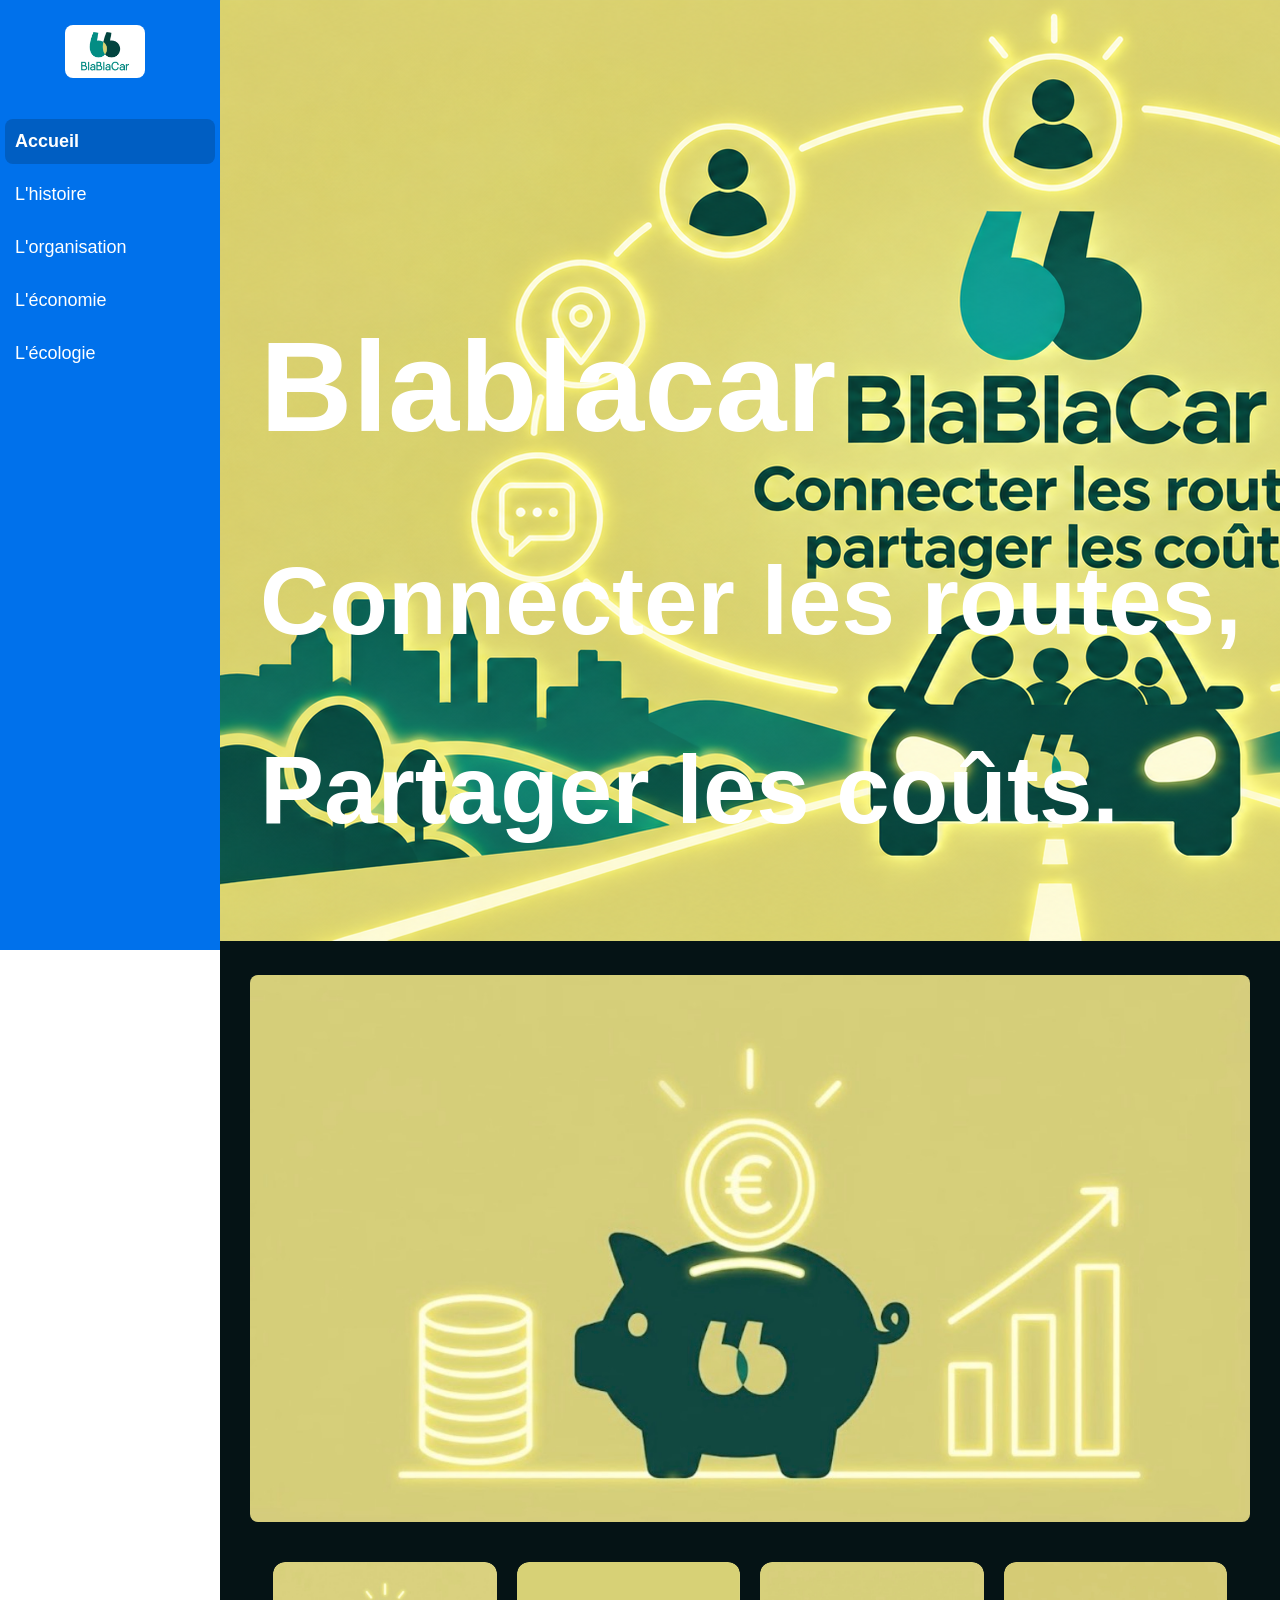
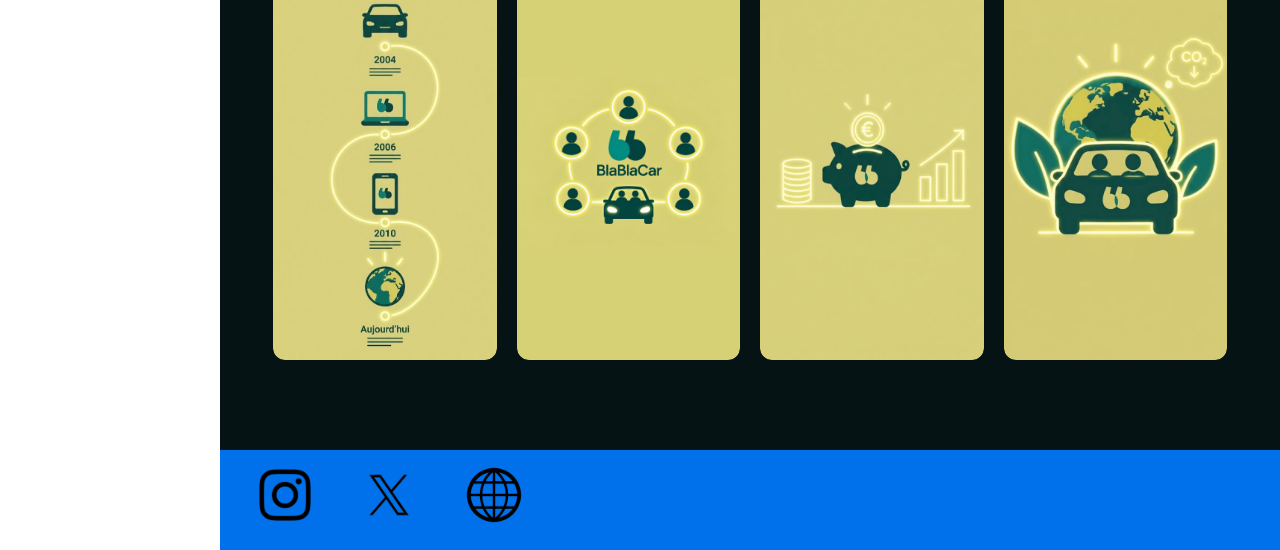
==== index.html @ f09571f1 "Replace JPG image with PNG in index.html" ====
<!DOCTYPE html>
<html lang="fr">
<head>
    <meta charset="UTF-8">
    <meta name="viewport" content="width=device-width, initial-scale=1.0">
    <title>Accueil - BlaBlaCar</title>
    <link rel="stylesheet" media="screen" href="style_blablacar.css">
    <link rel="icon" type="image/x-icon" href="Images/favicon.ico">
</head>
<body>
    <header class="sidebar">
        <div class="logo-container">
            <a href="index.html">
                <img src="Images/logo.png" alt="Logo de Blablacar" class="logo">
            </a>
        </div>
        <nav class="menu-vertical">
            <ul>
                <li><a href="index.html" class="active">Accueil</a></li>
                <li><a href="histoire.html">L'histoire</a></li>
                <li><a href="organisation.html">L'organisation</a></li>
                <li><a href="economie.html">L'économie</a></li>
                <li><a href="ecologie.html">L'écologie</a></li>
            </ul>
        </nav>
    </header>

    <main class="page-zoning">
        <div class="img_accueil">
            <img src="Images/image_accueil.png" alt="Image représentant Blablacar">
            <div class="texte_accueil">
                <h1>Blablacar</h1>
                <h2>Connecter les routes,</h2>
                <h2>Partager les coûts.</h2>
            </div>
        </div>

        <div class="carousel-container">
            <div class="carousel-wrapper">
                <div class="slide"><a href="economie.html"><img src="Images/économie_paysage.jpeg" alt="Image Economie"></a></div>
                <div class="slide"><a href="organisation.html"><img src="Images/organisation_paysage.jpeg" alt)="Image représentant l'économie"></a></div>
                <div class="slide"><a href="histoire.html"><img src="Images/histoire_paysage.jpeg" alt="Image Histoire"></a></div>
                <div class="slide"><a href="ecologie.html"><img src="Images/écologie_paysage.jpeg" alt ="Image Ecologie"></a></div>
                <div class="slide"><a href="economie.hmtl"><img src="Images/économie_paysage.jpeg" alt="Image Economie"></a></div>
            </div>
        </div>
        <div class="boutons_verticaux">
            <div class="bouton_économie">
                <a href="organisation.html"><img src="Images/histoire.jpeg" alt="Image représentant l'histoire de Blablacar"></a>
                <a href="organisation.html"><img src="Images/organisation.png" alt="Image représentant l'organisation de Blablacar"></a>
                <a href="organisation.html"><img src="Images/économie.jpeg" alt="Image représentant l'économie de Blablacar"></a>
                <a href="organisation.html"><img src="Images/écologie.jpeg" alt="Image représentant l'écologie vis-à-vis de Blablacar"></a>
            </div>
    </main>

    <footer>
        <div class="lien">
            <a href="https://www.instagram.com/blablacarfr/"><img src="Images/instagram.png" alt="Logo d'Instagram"></a>
        </div>
        <div class="lien">
            <a href="https://x.com/BlaBlaCar_FR"><img src="Images/x.png" alt="Logo de X"></a>
        </div>
        <div class="lien">
            <a href="https://blablacar.fr"><img src="Images/web.png" alt="Image représentant un site internet"></a>
        </div>
    </footer>
</body>
</html>
---- style_blablacar.css ----
html, body {
  padding: 0;
  margin: 0;
  margin-left: 110px;
}

html, body {
  font-family: -apple-system, BlinkMacSystemFont, "San Francisco",
               "Helvetica Neue", Arial, sans-serif;
}

.sidebar {
  position: fixed;
  z-index: 999;
  top: 0;
  left: 0;
  width: 200px;
  height: 100vh;
  padding: 25px 15px 25px 5px;
  background: #0071eb;
  color: #f1f1f1;
  display: flex;
  flex-direction: column;
  align-items: center;
  gap: 12px;
}

.logo-container img {
  width: 80px;
  margin: 0 0 25px 0;
  border-radius: 8px;
}

.menu-vertical {
  width: 100%;
}

.menu-vertical ul {
  list-style: none;
  padding: 0;
  margin: 0;
  display: flex;
  flex-direction: column;
  gap: 8px;
}

.menu-vertical li {
  margin: 0;
}

.menu-vertical a {
  display: block;
  width: 100%;
  padding: 12px 0px 12px 10px;
  color: #ffffff;
  text-decoration: none;
  font-size: 18px;
  border-radius: 8px;
  transition: background-color 0.2s ease;
}

.menu-vertical a:hover,
.menu-vertical a.active {
  background-color: #005ec2;
  font-weight: bold;
}

footer {
  z-index: 999;
  bottom: 0;
  padding-top: 10px;
  padding-bottom: 16px;
  background: #0071eb;
  color: #f1f1f1;
  font-family: sans-serif;
  width: 100%;
}

footer img {
  margin-left: 30px;
  padding: 5px;
  height: 60px;
  width: 60px;
}

.lien {
  display: inline;
}

.temporaire {
  margin-left: 15px;
}

.info {
  position: relative;
  color: #0071eb;
}

.infobulle {
  display: none;
  position: absolute;
  background-color: white;
  border: 1px solid black;
  padding: 10px;
  width: 200px;
  text-indent: 0px;
}

.info:hover .infobulle {
  display: block;
}

.img_accueil {
  position: relative;
  width: 150%;
  margin-bottom: 30px;
  align-items: center;
}

.texte_accueil {
  position: absolute;
  bottom: 20px;
  left: 20px;
  background-color: rgba(0, 0, 0, 0);
  color: white;
  padding-left: 20px;
  padding-right: 20px;
  font-size: 400%;
}

.carousel-container {
  width: 300%;
  max-width: 1000px;
  margin: auto;
  overflow: hidden;
  border-radius: 8px;
}

.carousel-wrapper {
  display: flex;
  width: 500%;
  animation: autoScroll 12s infinite ease-in-out;
}

.slide {
  width: 20%;
  flex-shrink: 0;
}

.slide img {
  width: 20000px;
  max-width: 100%;
  display: block;
  height: auto;
}

@keyframes autoScroll {
  0%, 20% { transform: translateX(0); }
  25%, 45% { transform: translateX(-20%); }
  50%, 70% { transform: translateX(-40%); }
  75%, 95% { transform: translateX(-60%); }
  100% { transform: translateX(-80%); }
}

.boutons_verticaux {
  width: 90%;
  max-width: 1000px;
  margin: 40px auto;
}

.bouton_économie {
  display: flex;
  flex-direction: row;
  justify-content: center;
  align-items: flex-start;
  gap: 20px;
  width: 100%;
}

.bouton_économie a {
  display: block;
  flex: 1;
  min-width: 0;
  aspect-ratio: 9 / 16;
  overflow: hidden;
  border-radius: 12px;
}

.bouton_économie img {
  display: block;
  width: 100%;
  height: 100%;
  object-fit: cover;
  border-radius: 12px;
  transition: transform 0.3s ease;
}

.bouton_économie a:hover img {
  transform: scale(1.05);
}

.page-zoning {
  width: 100%;
  background-color: #051315;
  color: white;
  font-family: -apple-system, BlinkMacSystemFont, "San Francisco", "Helvetica Neue", Arial, sans-serif;
  padding-bottom: 50px;
  min-height: 100vh;
}

.zoning-bandeau {
  position: relative;
  width: 100%;
  height: 600px;
  display: flex;
  justify-content: center;
  align-items: center;
  overflow: hidden;
  margin-bottom: 60px;
}

.zoning-image-haut {
  position: absolute;
  top: 0;
  left: 0;
  width: 100%;
  height: 100%;
  z-index: 1;
}

.zoning-image-haut img {
  width: 100%;
  height: 100%;
  object-fit: cover;
  filter: brightness(0.4);
}

.zoning-titre {
  position: relative;
  z-index: 2;
  text-align: center;
}

.zoning-titre h1 {
  font-size: 70px;
  margin: 0;
  letter-spacing: 5px;
  text-shadow: 0 4px 15px rgba(0, 0, 0, 0.8);
}

.glass-panel {
  background: rgba(16, 53, 59, 0.85);
  backdrop-filter: blur(12px);
  border: 1px solid rgba(255, 255, 255, 0.15);
  border-radius: 20px;
  padding: 40px;
  box-shadow: 0 20px 50px rgba(0, 0, 0, 0.7), 0 0 20px rgba(15, 89, 94, 0.5);
  color: white;
}

.glass-panel h2 {
  font-size: 35px;
  margin-top: 0;
  border-bottom: 1px solid rgba(255, 255, 255, 0.2);
  padding-bottom: 15px;
  margin-bottom: 25px;
}

.glass-panel h3 {
  color: #a3d9d6;
  font-size: 24px;
}

.zoning-bloc-large {
  max-width: 1000px;
  margin: 0 auto 60px auto;
}

.zoning-bloc {
  display: flex;
  align-items: center;
  justify-content: space-between;
  gap: 50px;
  max-width: 1200px;
  margin: 0 auto 80px auto;
}

.zoning-bloc .zoning-texte {
  flex: 1;
}

.zoning-bloc .zoning-image {
  width: 45%;
}

.zoning-bloc .zoning-image img {
  width: 100%;
  border-radius: 20px;
  box-shadow: 0 15px 35px rgba(0, 0, 0, 0.5);
}

.glass-panel table {
  width: 100%;
  border-collapse: collapse;
  margin-bottom: 25px;
}

.glass-panel th, .glass-panel td {
  border-bottom: 1px solid rgba(255, 255, 255, 0.1);
  padding: 12px 5px;
  text-align: left;
}

.glass-panel th {
  color: #a3d9d6;
  width: 35%;
}

.bloc1, .bloc4, .bloc5 {
  margin-left: 50%;
  width: 39%;
}

.bloc2, .bloc3, .bloc6 {
  margin-left: 8%;
  width: 39%;
}

.img_covoit {
  width: 35%;
  margin-left: 8%;
  margin-top: -5%;
  margin-bottom: -5%;
}

.img_covoit img {
  border-radius: 50px;
  width: 80%;
  box-shadow: 0 15px 35px rgba(0, 0, 0, 0.5);
}

.img_graph {
  width: 35%;
  margin-left: 55%;
  margin-top: -7%;
  margin-bottom: -7%;
}

.img_graph img {
  border-radius: 50px;
  width: 100%;
  box-shadow: 0 15px 35px rgba(0, 0, 0, 0.5);
}

.img_carte {
  width: 35%;
  margin-left: 8%;
  margin-top: -7%;
  margin-bottom: -7%;
}

.img_carte img {
  border-radius: 50px;
  width: 100%;
  box-shadow: 0 15px 35px rgba(0, 0, 0, 0.5);
}

.histoire_sous_titre {
    text-decoration: underline;
    justify-content:center ;
    align-items: center;
    display: flex;
    font-family : sans-serif;
    font-size: 33px;
    margin-left: 50%;
    margin-right: 2%;
    text-align: center;
}

.zoning-bloc-large_1 {
  max-width: 900px; 
  margin-top: 50px; 
  margin-bottom: 50px;
  position: relative;
  z-index: 20; 
  background: rgba(16, 53, 59, 0.85); 
  backdrop-filter: blur(12px); 
  border: 1px solid rgba(255, 255, 255, 0.15); 
  border-radius: 20px;
  padding: 50px;
  box-shadow: 0 20px 50px rgba(0, 0, 0, 0.7), 0 0 20px rgba(15, 89, 94, 0.5);
  color: white;
  text-align: center; 
}
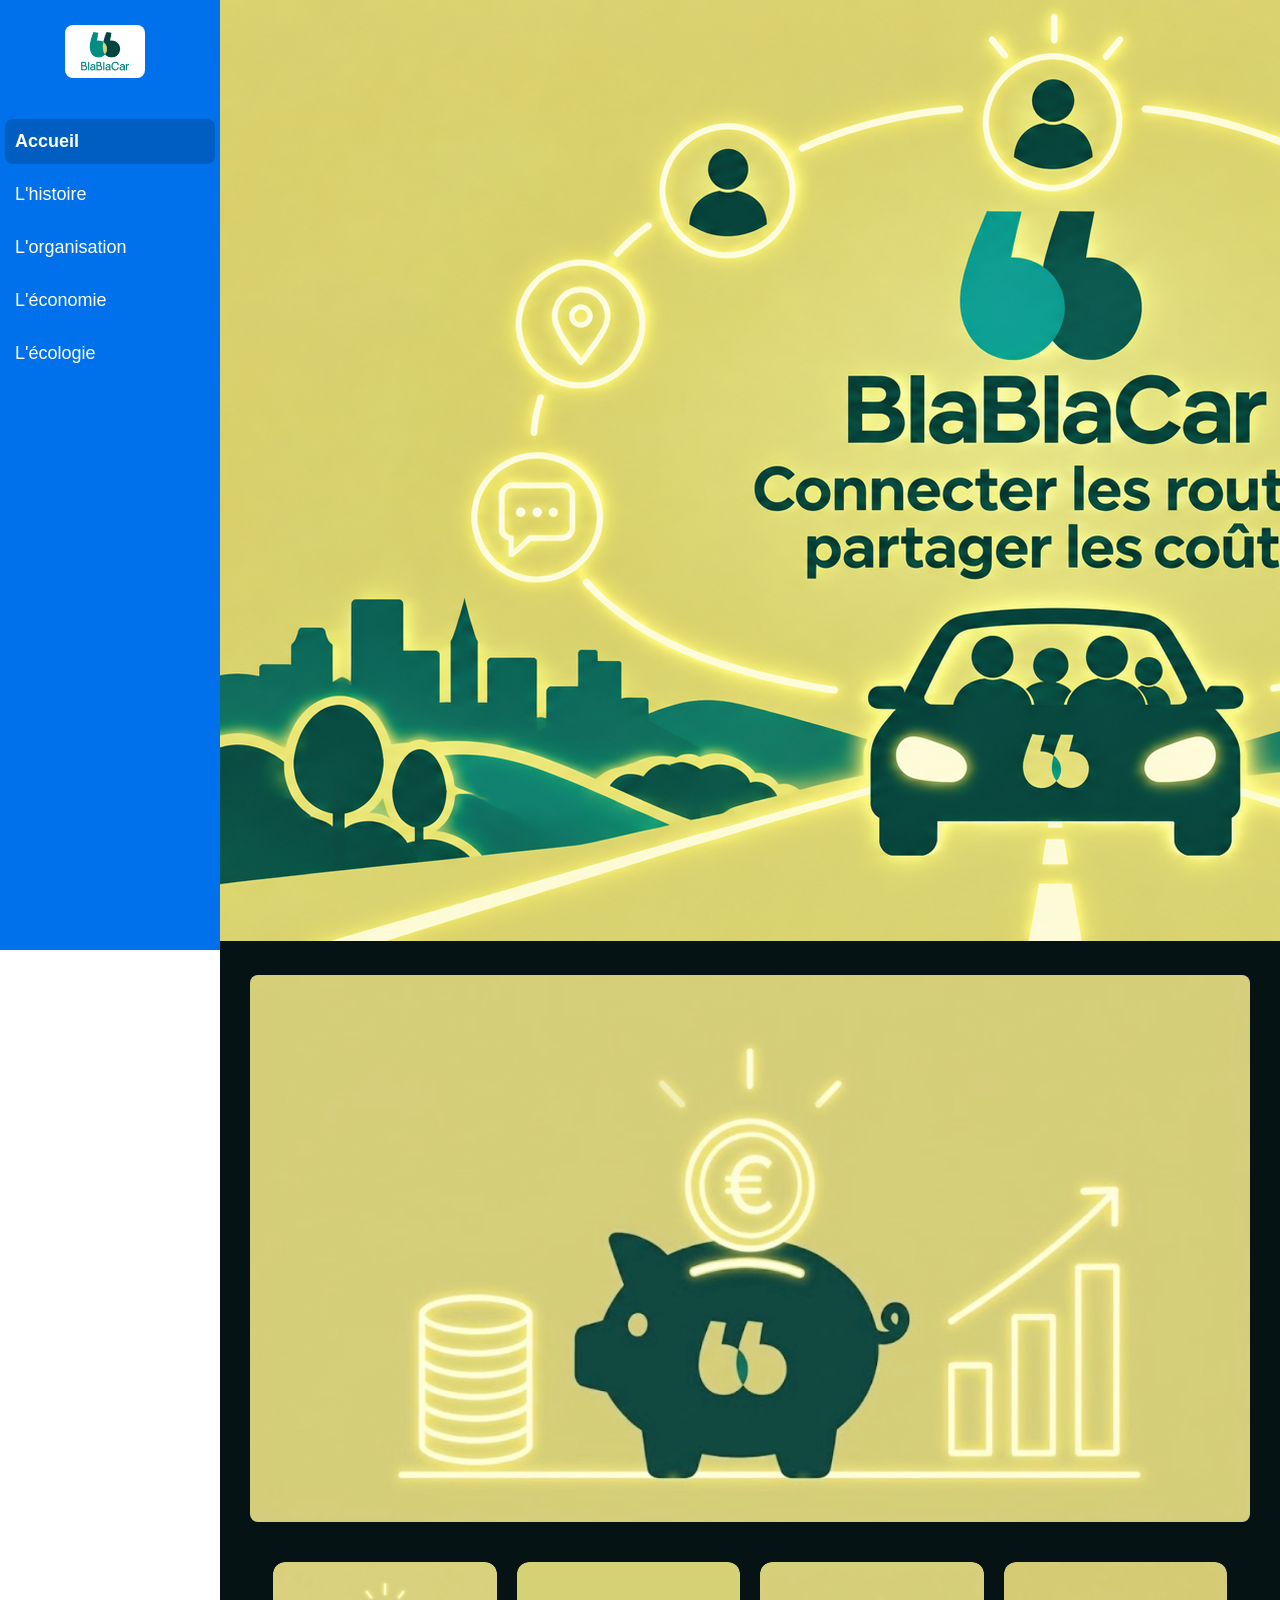
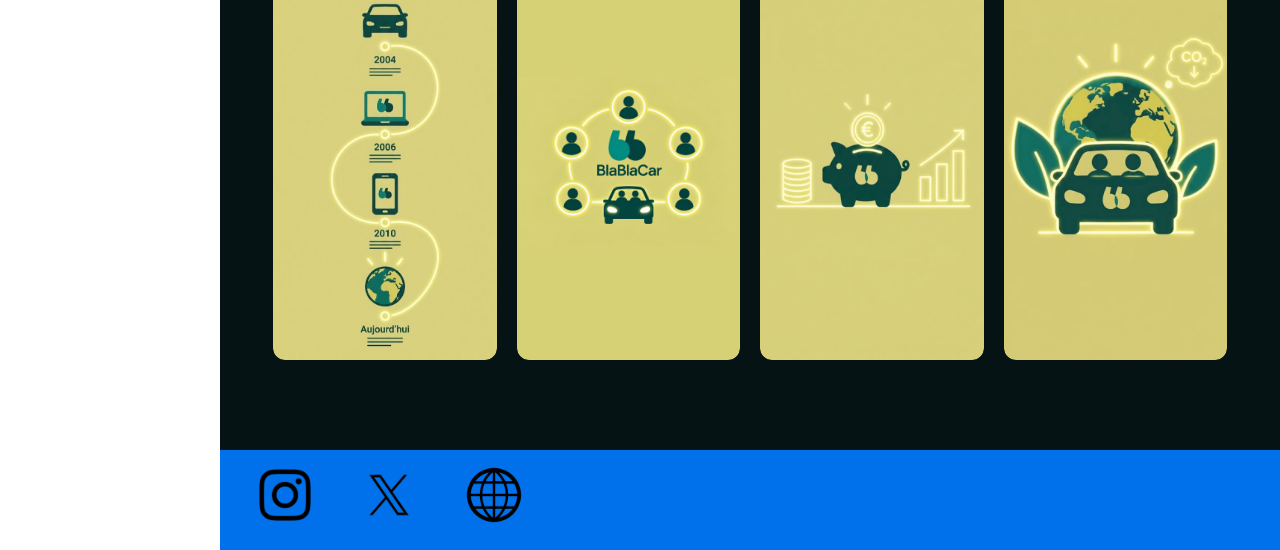
==== commit f75631b4: "Remove text from homepage section Removed introductory text from the homepage." ====
--- a/index.html
+++ b/index.html
@@ -28,11 +28,6 @@
     <main class="page-zoning">
         <div class="img_accueil">
             <img src="Images/image_accueil.png" alt="Image représentant Blablacar">
-            <div class="texte_accueil">
-                <h1>Blablacar</h1>
-                <h2>Connecter les routes,</h2>
-                <h2>Partager les coûts.</h2>
-            </div>
         </div>
 
         <div class="carousel-container">
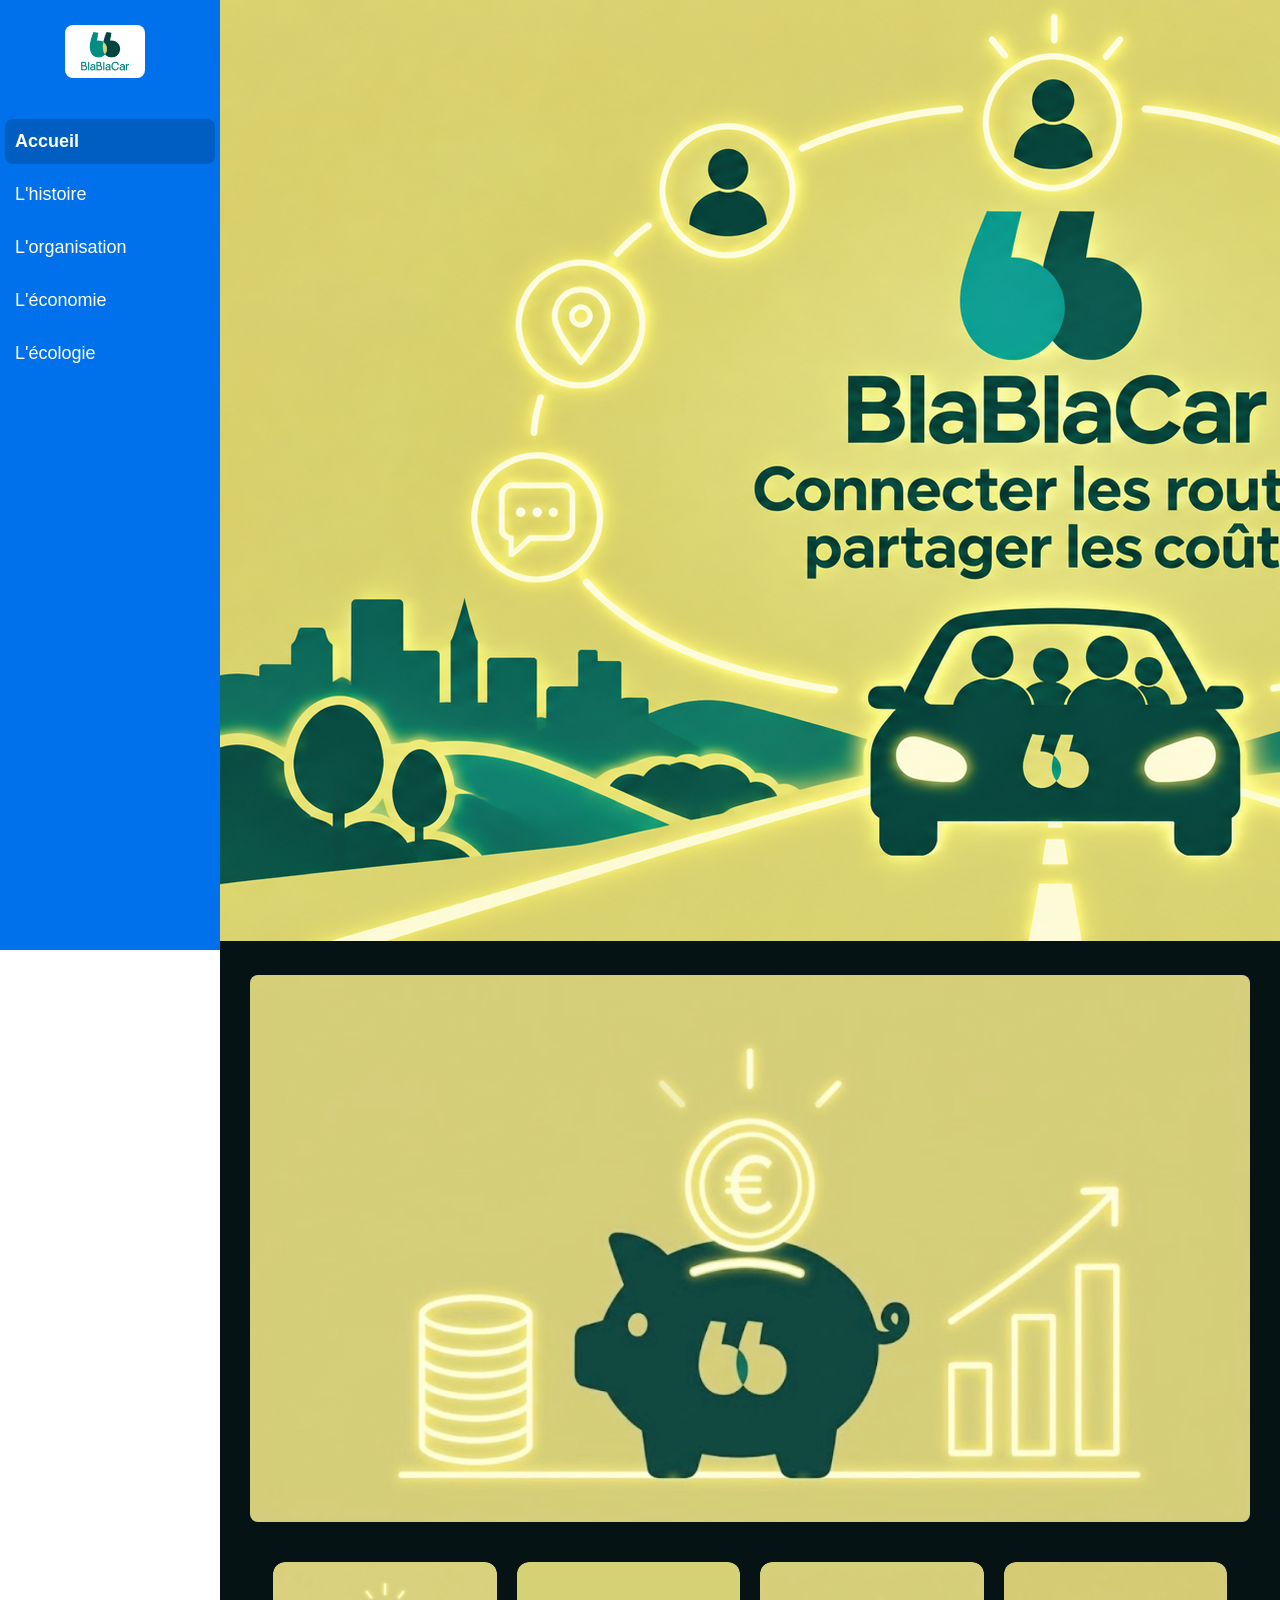
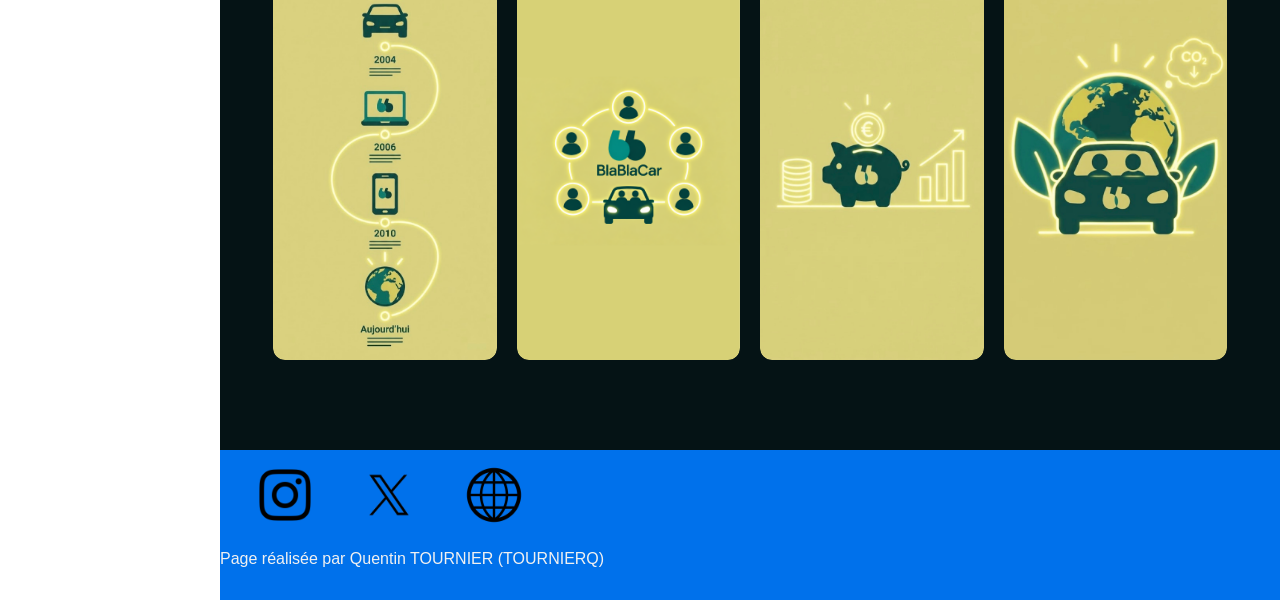
==== commit 66e5e634: "Add footer credit to index.html" ====
--- a/index.html
+++ b/index.html
@@ -41,10 +41,10 @@
         </div>
         <div class="boutons_verticaux">
             <div class="bouton_économie">
-                <a href="organisation.html"><img src="Images/histoire.jpeg" alt="Image représentant l'histoire de Blablacar"></a>
+                <a href="histoire.html"><img src="Images/histoire.jpeg" alt="Image représentant l'histoire de Blablacar"></a>
                 <a href="organisation.html"><img src="Images/organisation.png" alt="Image représentant l'organisation de Blablacar"></a>
-                <a href="organisation.html"><img src="Images/économie.jpeg" alt="Image représentant l'économie de Blablacar"></a>
-                <a href="organisation.html"><img src="Images/écologie.jpeg" alt="Image représentant l'écologie vis-à-vis de Blablacar"></a>
+                <a href="economie.html"><img src="Images/économie.jpeg" alt="Image représentant l'économie de Blablacar"></a>
+                <a href="ecologie.html"><img src="Images/écologie.jpeg" alt="Image représentant l'écologie vis-à-vis de Blablacar"></a>
             </div>
     </main>
 
@@ -58,6 +58,7 @@
         <div class="lien">
             <a href="https://blablacar.fr"><img src="Images/web.png" alt="Image représentant un site internet"></a>
         </div>
+        <p>Page réalisée par Quentin TOURNIER (TOURNIERQ)</p>
     </footer>
 </body>
 </html>
--- a/style_blablacar.css
+++ b/style_blablacar.css
@@ -117,17 +117,6 @@
   align-items: center;
 }
 
-.texte_accueil {
-  position: absolute;
-  bottom: 20px;
-  left: 20px;
-  background-color: rgba(0, 0, 0, 0);
-  color: white;
-  padding-left: 20px;
-  padding-right: 20px;
-  font-size: 400%;
-}
-
 .carousel-container {
   width: 300%;
   max-width: 1000px;
@@ -297,6 +286,32 @@
   width: 100%;
   border-radius: 20px;
   box-shadow: 0 15px 35px rgba(0, 0, 0, 0.5);
+}
+
+.zoning-image-economie {
+  width: 30%;
+  position: relative;
+  bottom: 120px;
+}
+
+.bloc-inverse .zoning-image-economie img{
+  width: 110%;
+  border-radius: 20px;
+  box-shadow: 0 15px 35px rgba(0, 0, 0, 0.5); 
+}
+
+.bloc-inverse .zoning-texte-economie {
+  width: 50%;
+  margin-top: -160px; 
+  margin-left: 5%;   
+  position: relative;
+  z-index: 15; 
+  background: rgba(16, 53, 59, 0.85); 
+  backdrop-filter: blur(12px); 
+  border: 1px solid rgba(255, 255, 255, 0.15); 
+  padding: 50px;
+  border-radius: 20px;
+  box-shadow: 0 20px 50px rgba(0, 0, 0, 0.7), 0 0 20px rgba(15, 89, 94, 0.5); 
 }
 
 .glass-panel table {
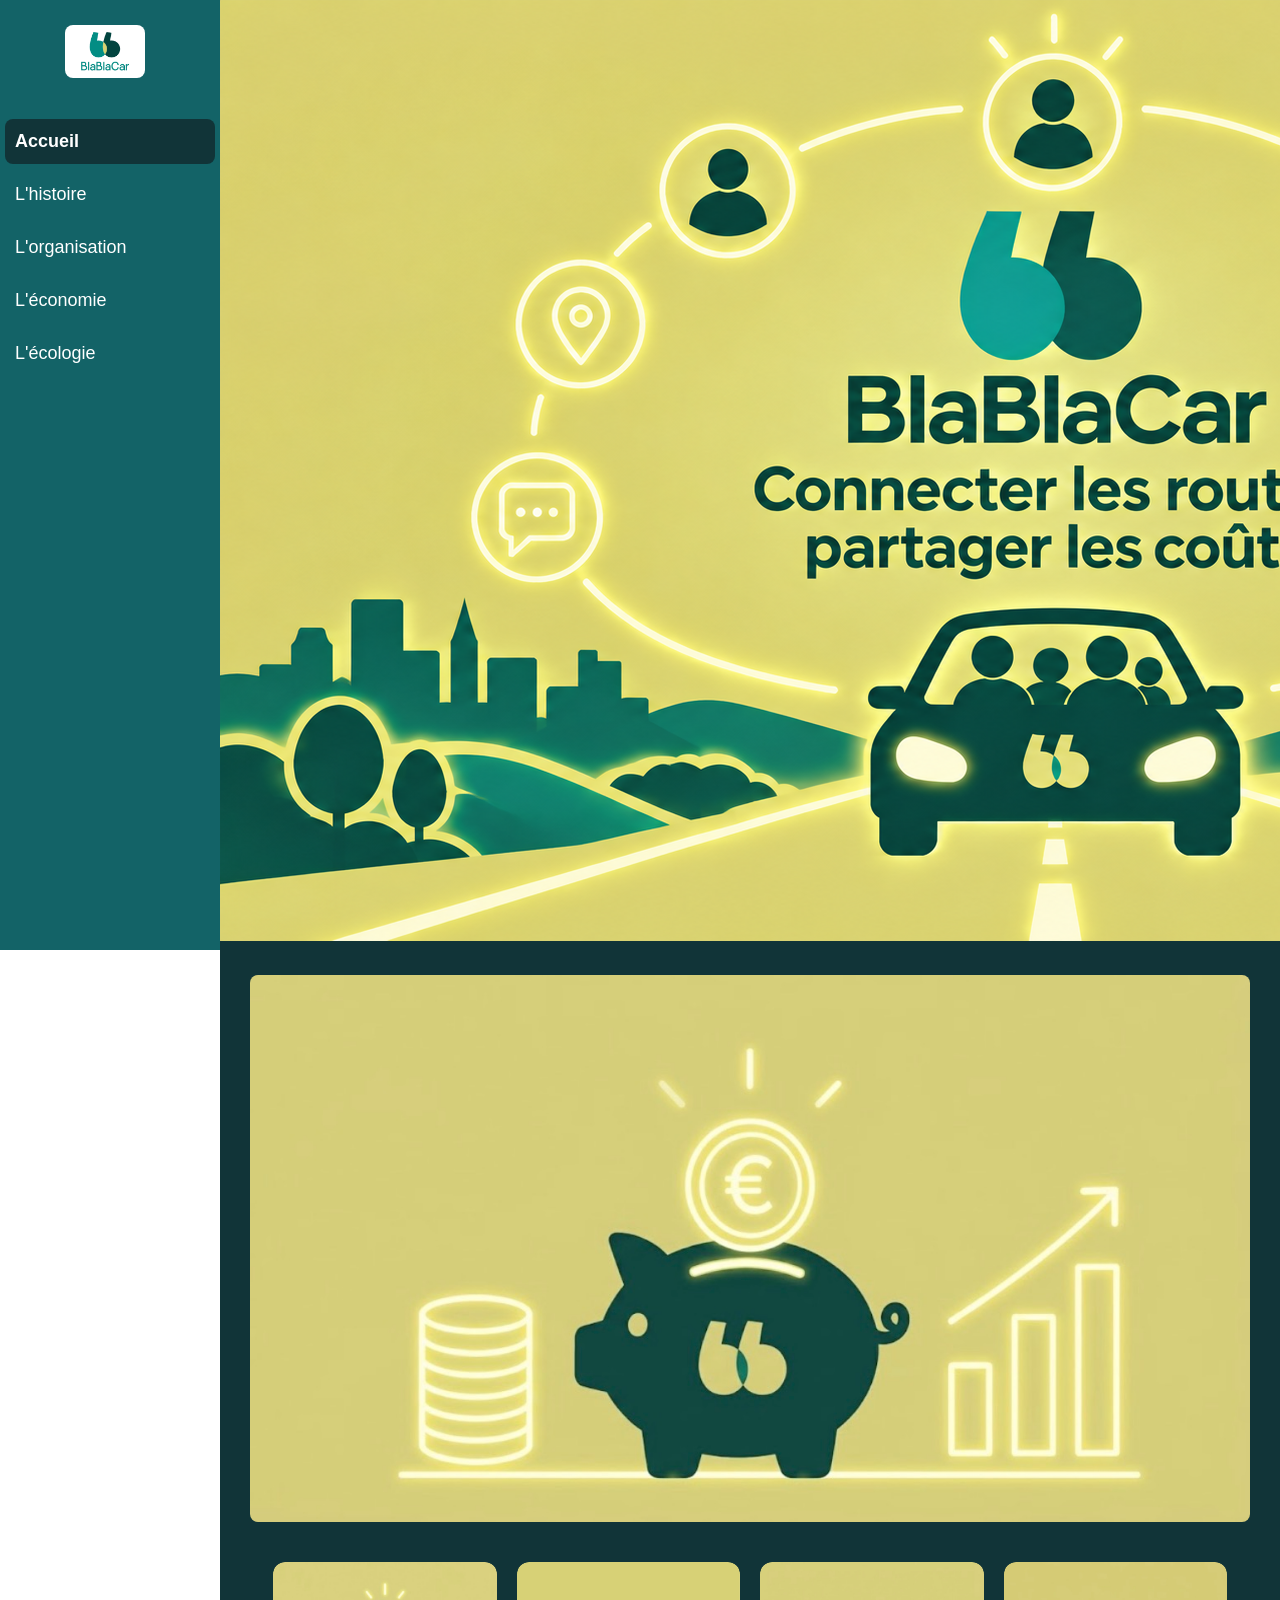
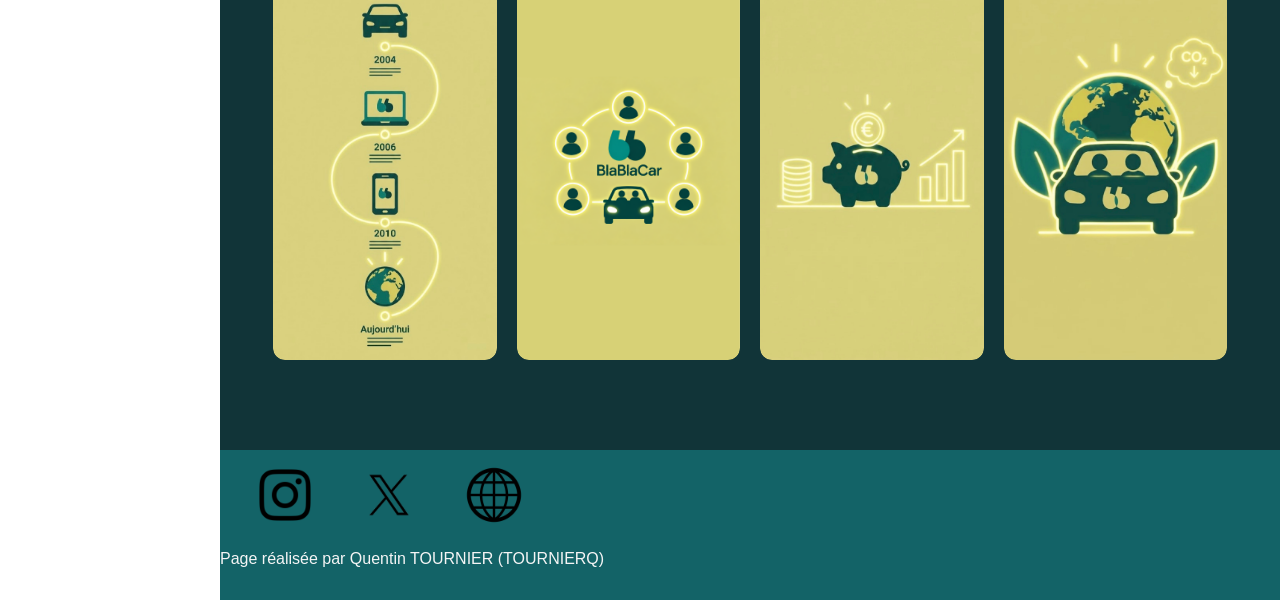
==== commit b30e43a9: "Fix image alt attribute in carousel slides" ====
--- a/index.html
+++ b/index.html
@@ -33,7 +33,7 @@
         <div class="carousel-container">
             <div class="carousel-wrapper">
                 <div class="slide"><a href="economie.html"><img src="Images/économie_paysage.jpeg" alt="Image Economie"></a></div>
-                <div class="slide"><a href="organisation.html"><img src="Images/organisation_paysage.jpeg" alt)="Image représentant l'économie"></a></div>
+                <div class="slide"><a href="organisation.html"><img src="Images/organisation_paysage.jpeg" alt="Image représentant l'économie"></a></div>
                 <div class="slide"><a href="histoire.html"><img src="Images/histoire_paysage.jpeg" alt="Image Histoire"></a></div>
                 <div class="slide"><a href="ecologie.html"><img src="Images/écologie_paysage.jpeg" alt ="Image Ecologie"></a></div>
                 <div class="slide"><a href="economie.hmtl"><img src="Images/économie_paysage.jpeg" alt="Image Economie"></a></div>
@@ -46,6 +46,7 @@
                 <a href="economie.html"><img src="Images/économie.jpeg" alt="Image représentant l'économie de Blablacar"></a>
                 <a href="ecologie.html"><img src="Images/écologie.jpeg" alt="Image représentant l'écologie vis-à-vis de Blablacar"></a>
             </div>
+        </div>
     </main>
 
     <footer>
--- a/style_blablacar.css
+++ b/style_blablacar.css
@@ -17,8 +17,8 @@
   width: 200px;
   height: 100vh;
   padding: 25px 15px 25px 5px;
-  background: #0071eb;
-  color: #f1f1f1;
+  background: #136367;
+  color: #F5F5F5;
   display: flex;
   flex-direction: column;
   align-items: center;
@@ -61,7 +61,7 @@
 
 .menu-vertical a:hover,
 .menu-vertical a.active {
-  background-color: #005ec2;
+  background-color: #113438;
   font-weight: bold;
 }
 
@@ -70,8 +70,8 @@
   bottom: 0;
   padding-top: 10px;
   padding-bottom: 16px;
-  background: #0071eb;
-  color: #f1f1f1;
+  background: #136367;
+  color: #F5F5F5;
   font-family: sans-serif;
   width: 100%;
 }
@@ -190,8 +190,8 @@
 
 .page-zoning {
   width: 100%;
-  background-color: #051315;
-  color: white;
+  background-color: #113438;
+  color: #113438;
   font-family: -apple-system, BlinkMacSystemFont, "San Francisco", "Helvetica Neue", Arial, sans-serif;
   padding-bottom: 50px;
   min-height: 100vh;
@@ -235,10 +235,11 @@
   margin: 0;
   letter-spacing: 5px;
   text-shadow: 0 4px 15px rgba(0, 0, 0, 0.8);
+  color: white;
 }
 
 .glass-panel {
-  background: rgba(16, 53, 59, 0.85);
+  background: rgba(19, 99, 103, 0.5);
   backdrop-filter: blur(12px);
   border: 1px solid rgba(255, 255, 255, 0.15);
   border-radius: 20px;
@@ -256,7 +257,7 @@
 }
 
 .glass-panel h3 {
-  color: #a3d9d6;
+  color: #E4D58C;
   font-size: 24px;
 }
 
@@ -295,14 +296,16 @@
 }
 
 .bloc-inverse .zoning-image-economie img{
-  width: 110%;
+  width: 130%;
   border-radius: 20px;
+  margin-top: 100px;
   box-shadow: 0 15px 35px rgba(0, 0, 0, 0.5); 
 }
 
 .bloc-inverse .zoning-texte-economie {
-  width: 50%;
-  margin-top: -160px; 
+  width: 60%;
+  left: 5%;
+  margin-top: -20px; 
   margin-left: 5%;   
   position: relative;
   z-index: 15; 
@@ -327,7 +330,7 @@
 }
 
 .glass-panel th {
-  color: #a3d9d6;
+  color: #E4D58C;
   width: 35%;
 }
 
@@ -398,7 +401,7 @@
   margin-bottom: 50px;
   position: relative;
   z-index: 20; 
-  background: rgba(16, 53, 59, 0.85); 
+  background: rgba(19, 99, 103, 0.5);
   backdrop-filter: blur(12px); 
   border: 1px solid rgba(255, 255, 255, 0.15); 
   border-radius: 20px;
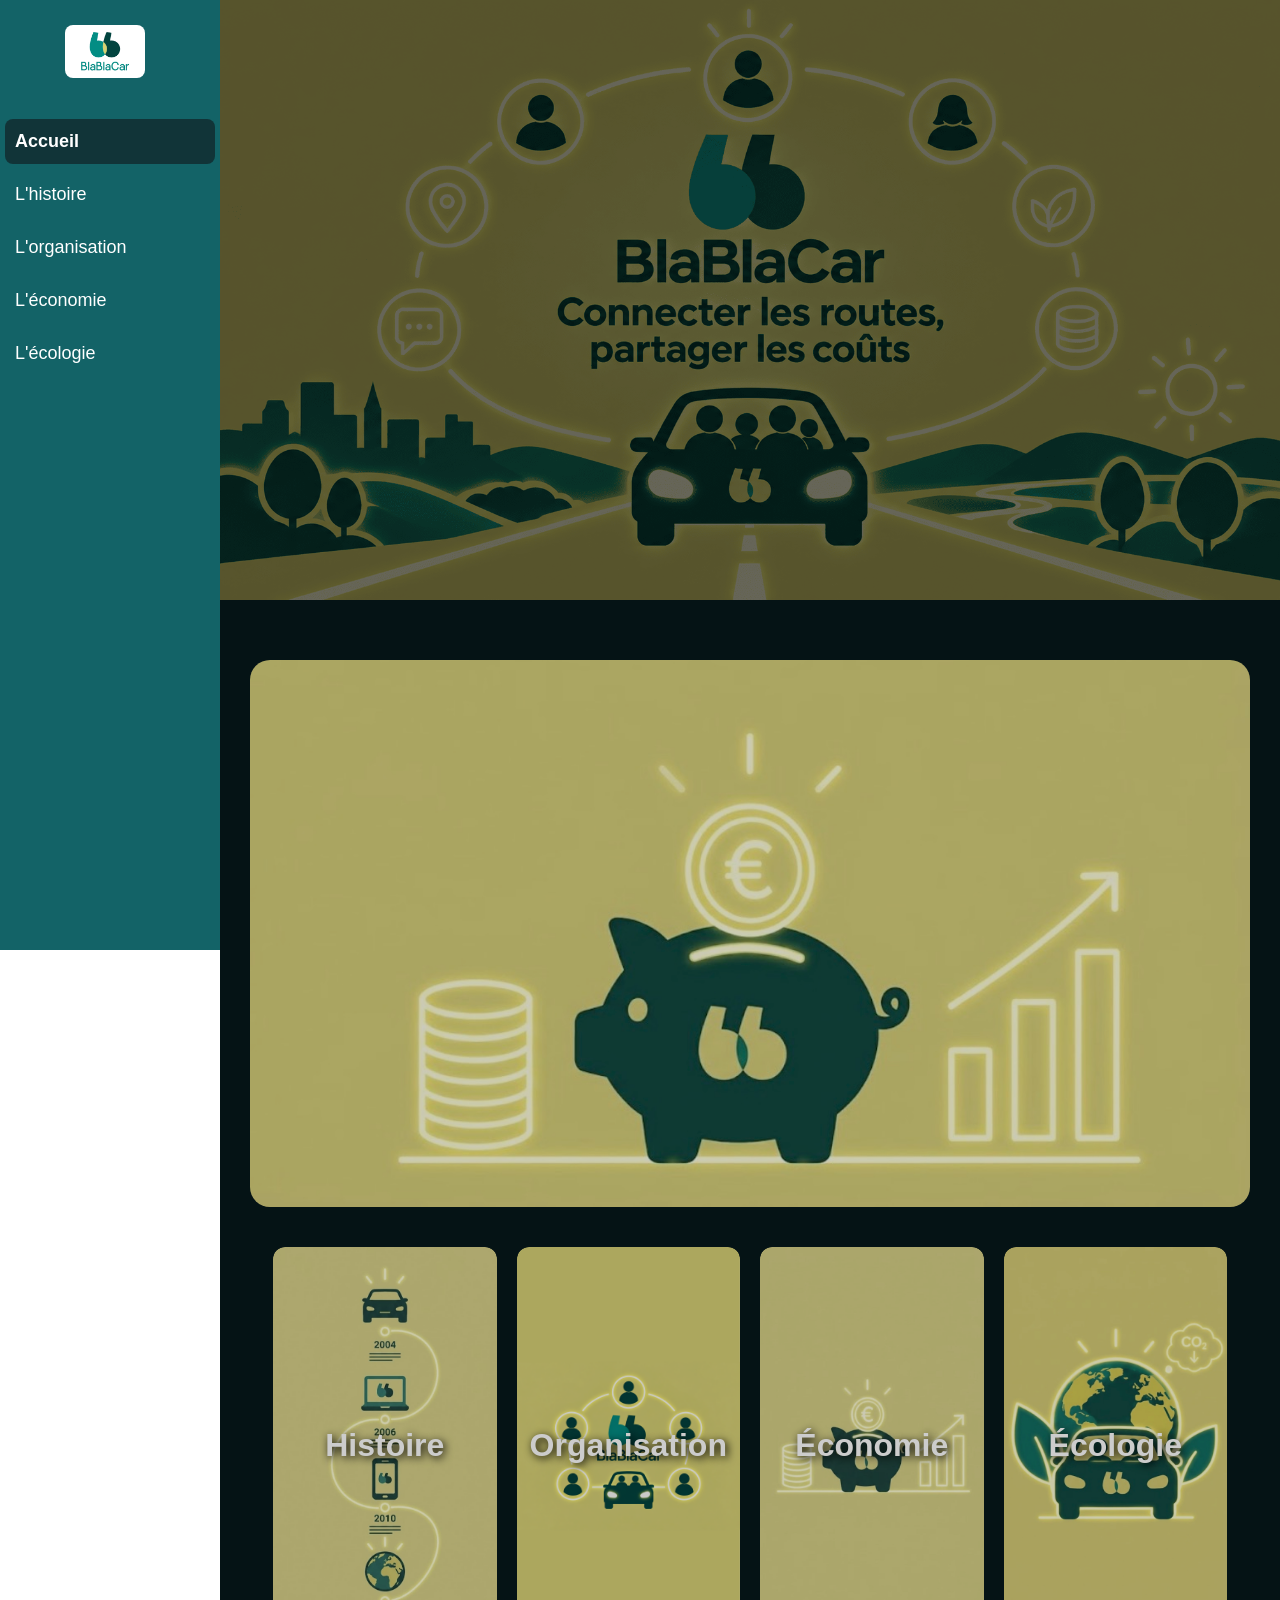
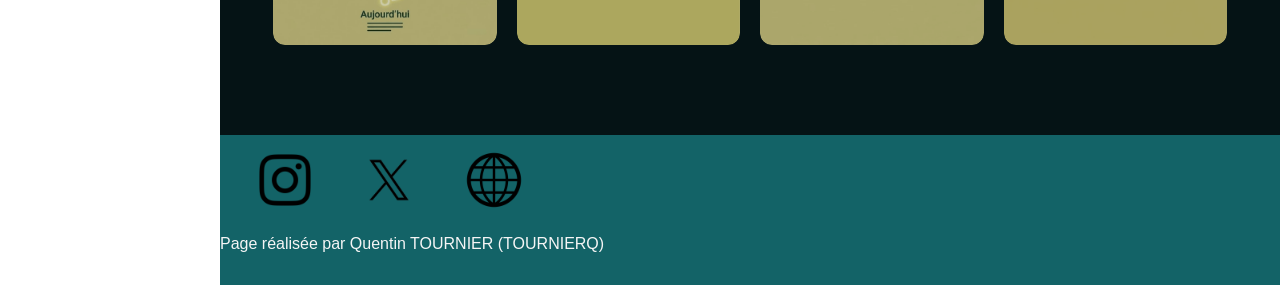
==== commit c6826cab: "wsh wsh canapeche" ====
--- a/index.html
+++ b/index.html
@@ -26,9 +26,11 @@
     </header>
 
     <main class="page-zoning">
-        <div class="img_accueil">
-            <img src="Images/image_accueil.png" alt="Image représentant Blablacar">
-        </div>
+        <section class="zoning-bandeau">
+            <div class="zoning-image-haut">
+                <img src="Images/image_accueil.png" alt="Image représentant Blablacar">
+            </div>
+        </section>
 
         <div class="carousel-container">
             <div class="carousel-wrapper">
@@ -41,10 +43,22 @@
         </div>
         <div class="boutons_verticaux">
             <div class="bouton_économie">
-                <a href="histoire.html"><img src="Images/histoire.jpeg" alt="Image représentant l'histoire de Blablacar"></a>
-                <a href="organisation.html"><img src="Images/organisation.png" alt="Image représentant l'organisation de Blablacar"></a>
-                <a href="economie.html"><img src="Images/économie.jpeg" alt="Image représentant l'économie de Blablacar"></a>
-                <a href="ecologie.html"><img src="Images/écologie.jpeg" alt="Image représentant l'écologie vis-à-vis de Blablacar"></a>
+                <a href="histoire.html">
+                    <img src="Images/histoire.jpeg" alt="Image représentant l'histoire de Blablacar">
+                    <span class="texte-sur-image">Histoire</span>
+                </a>
+                <a href="organisation.html">
+                    <img src="Images/organisation.png" alt="Image représentant l'organisation de Blablacar">
+                    <span class="texte-sur-image">Organisation</span>
+                </a>
+                <a href="economie.html">
+                    <img src="Images/économie.jpeg" alt="Image représentant l'économie de Blablacar">
+                    <span class="texte-sur-image">Économie</span>
+                </a>
+                <a href="ecologie.html">
+                    <img src="Images/écologie.jpeg" alt="Image représentant l'écologie vis-à-vis de Blablacar">
+                    <span class="texte-sur-image">Écologie</span>
+                </a>
             </div>
         </div>
     </main>
--- a/style_blablacar.css
+++ b/style_blablacar.css
@@ -122,7 +122,7 @@
   max-width: 1000px;
   margin: auto;
   overflow: hidden;
-  border-radius: 8px;
+  border-radius: 20px;
 }
 
 .carousel-wrapper {
@@ -141,6 +141,7 @@
   max-width: 100%;
   display: block;
   height: auto;
+  filter: brightness(0.8);
 }
 
 @keyframes autoScroll {
@@ -155,6 +156,7 @@
   width: 90%;
   max-width: 1000px;
   margin: 40px auto;
+  filter: brightness(0.8);
 }
 
 .bouton_économie {
@@ -190,8 +192,8 @@
 
 .page-zoning {
   width: 100%;
-  background-color: #113438;
-  color: #113438;
+  background-color: #051315;
+  color: #F5F5F5;
   font-family: -apple-system, BlinkMacSystemFont, "San Francisco", "Helvetica Neue", Arial, sans-serif;
   padding-bottom: 50px;
   min-height: 100vh;
@@ -257,7 +259,7 @@
 }
 
 .glass-panel h3 {
-  color: #E4D58C;
+  color: white;
   font-size: 24px;
 }
 
@@ -330,7 +332,7 @@
 }
 
 .glass-panel th {
-  color: #E4D58C;
+  color: white;
   width: 35%;
 }
 
@@ -410,3 +412,22 @@
   color: white;
   text-align: center; 
 }
+
+.bouton_économie a {
+  position: relative;
+}
+
+.texte-sur-image {
+  position: absolute;
+  top: 0;
+  left: 0;
+  width: 100%;
+  height: 100%;
+  display: flex;
+  justify-content: center;
+  align-items: center;
+  color: white;
+  font-size: 32px;
+  font-weight: bold;
+  text-shadow: 2px 2px 8px black;
+}
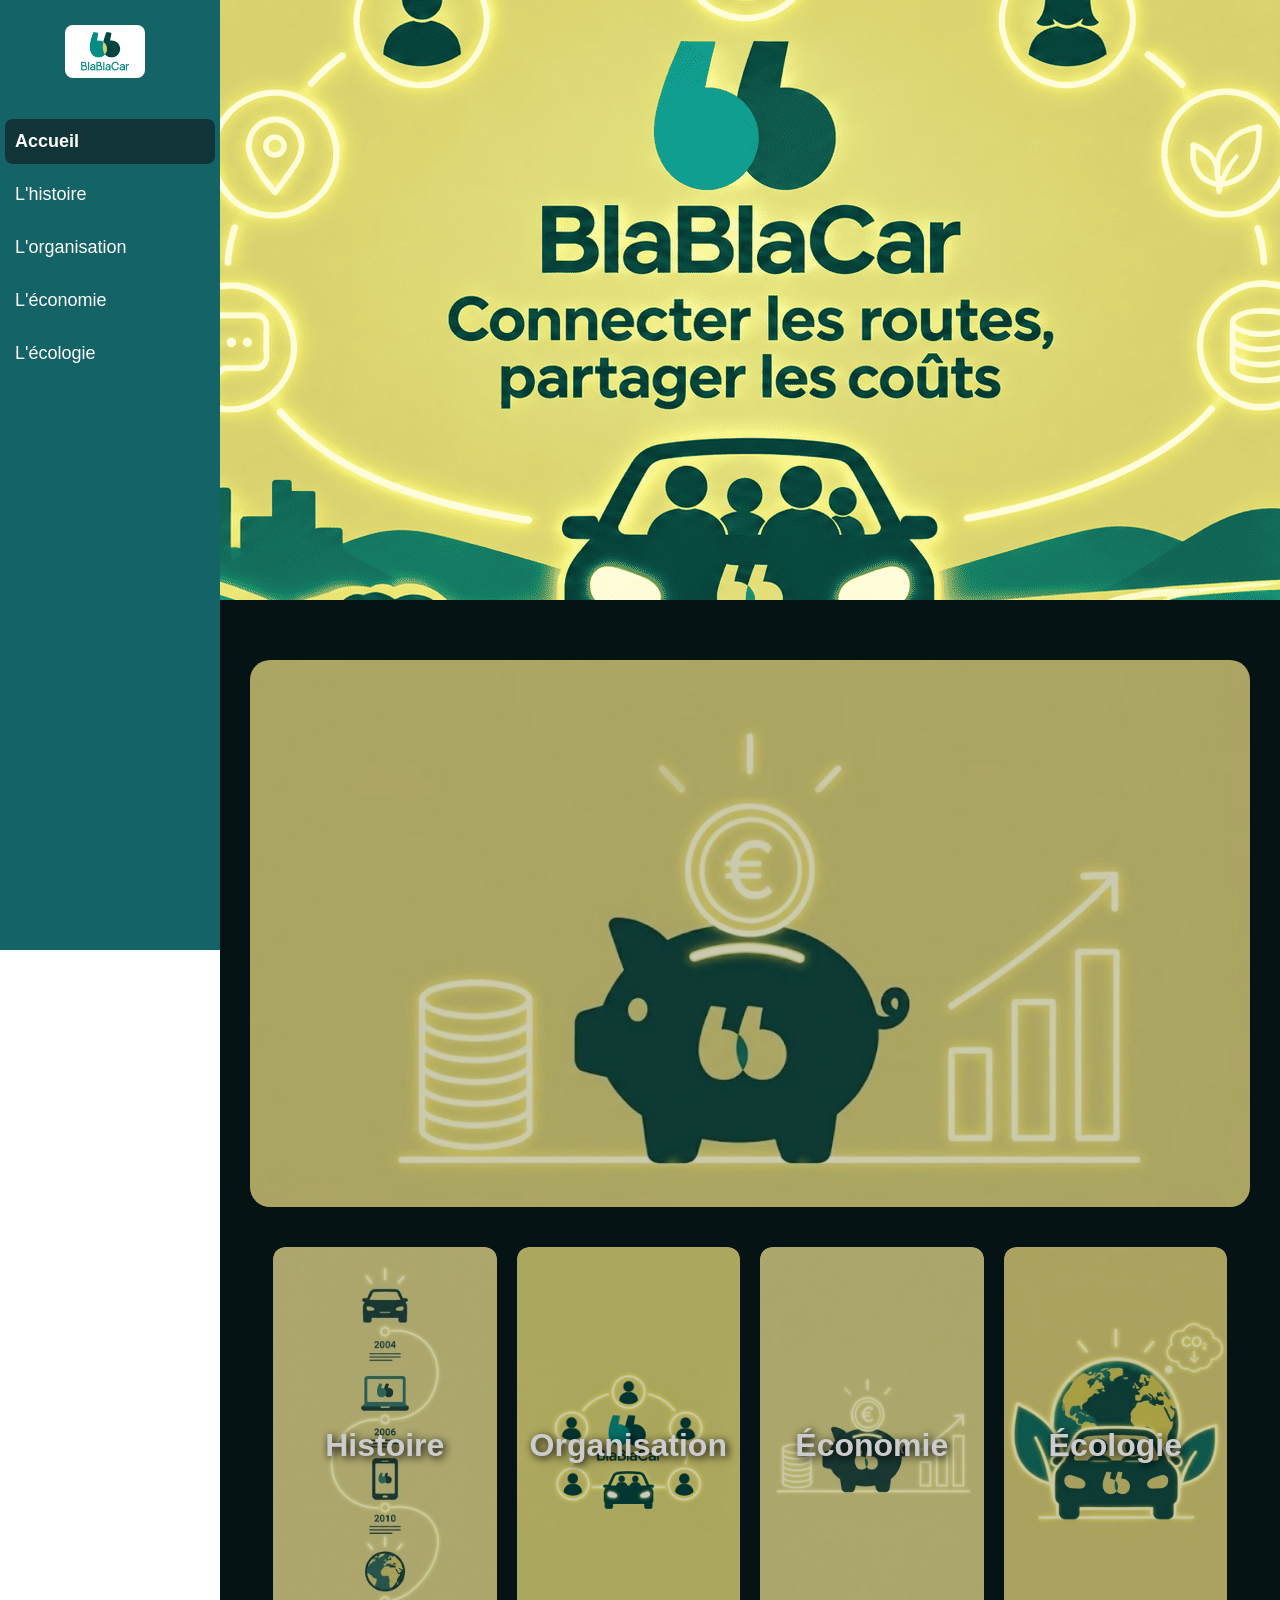
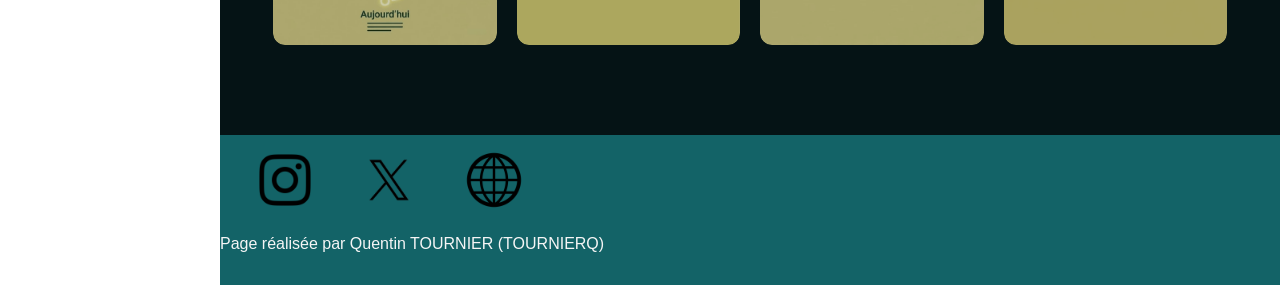
==== commit 7df6ca98: "Simplify image structure in index.html Removed unnecessary div wrapper around the image." ====
--- a/index.html
+++ b/index.html
@@ -27,9 +27,7 @@
 
     <main class="page-zoning">
         <section class="zoning-bandeau">
-            <div class="zoning-image-haut">
-                <img src="Images/image_accueil.png" alt="Image représentant Blablacar">
-            </div>
+            <img src="Images/image_accueil.png" alt="Image représentant Blablacar">
         </section>
 
         <div class="carousel-container">
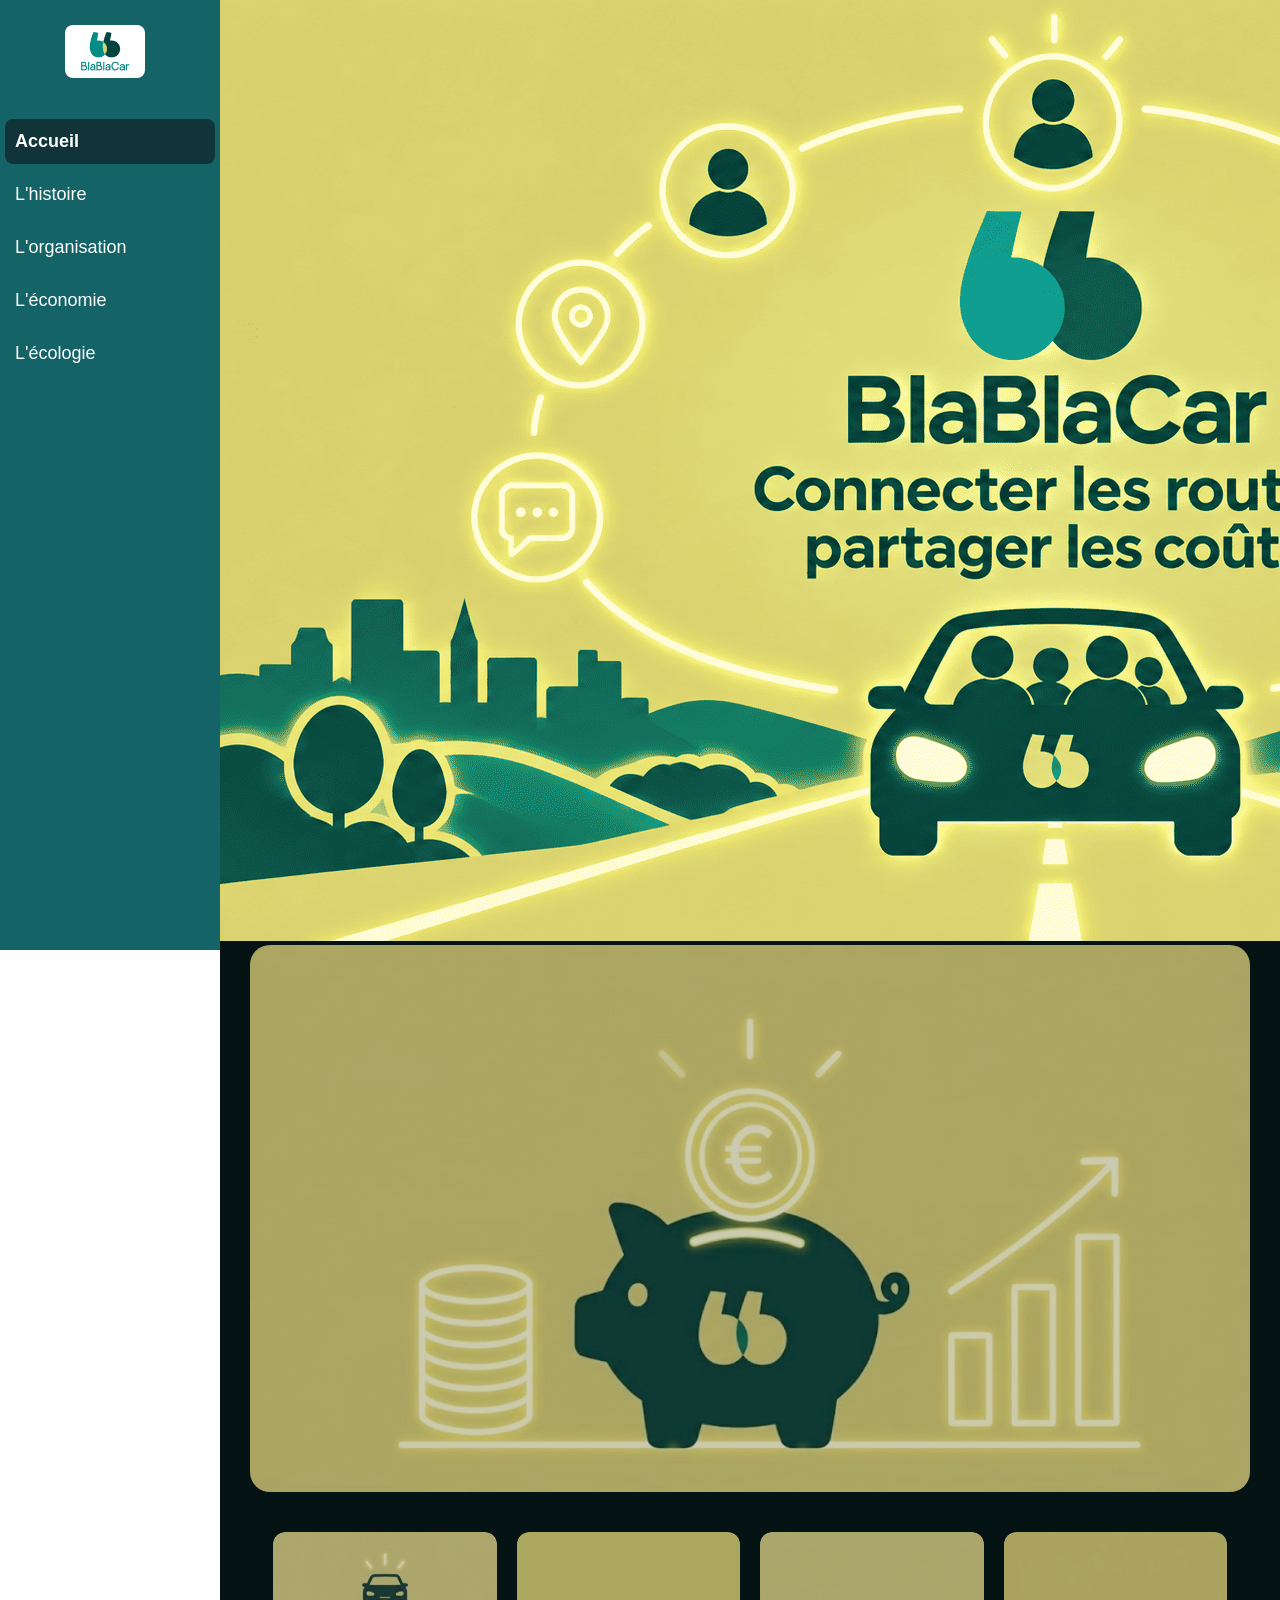
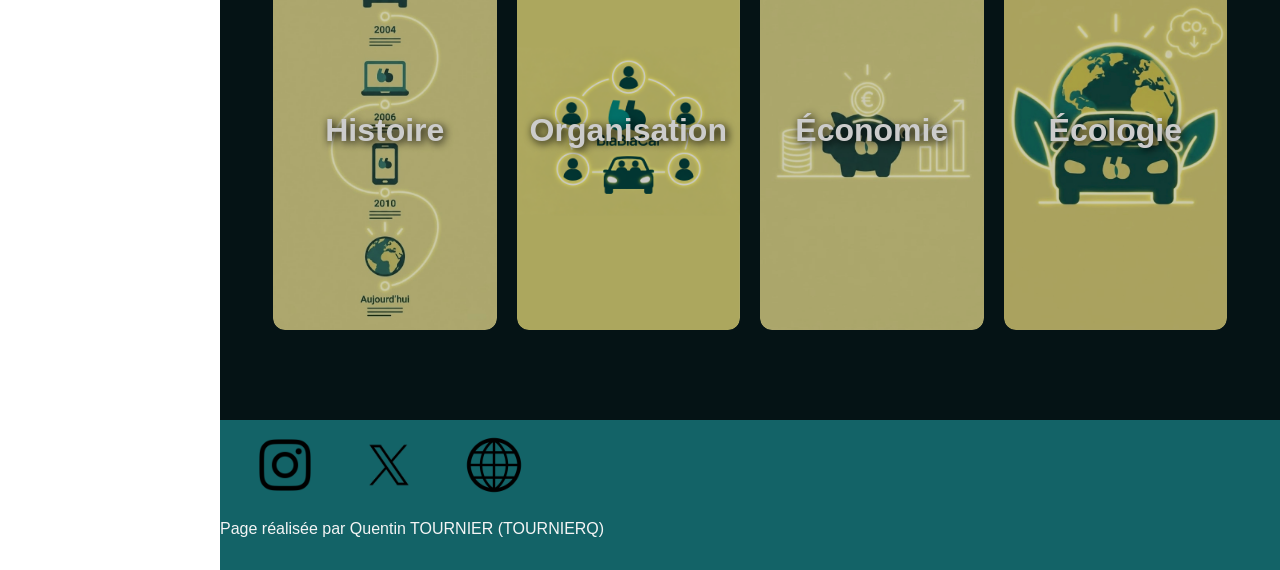
==== commit 1a6c0b5a: "Refactor zoning bandeau section in index.html Removed section tag for zoning bandeau and moved image" ====
--- a/index.html
+++ b/index.html
@@ -26,9 +26,7 @@
     </header>
 
     <main class="page-zoning">
-        <section class="zoning-bandeau">
-            <img src="Images/image_accueil.png" alt="Image représentant Blablacar">
-        </section>
+        <img src="Images/image_accueil.png" alt="Image représentant Blablacar">
 
         <div class="carousel-container">
             <div class="carousel-wrapper">
